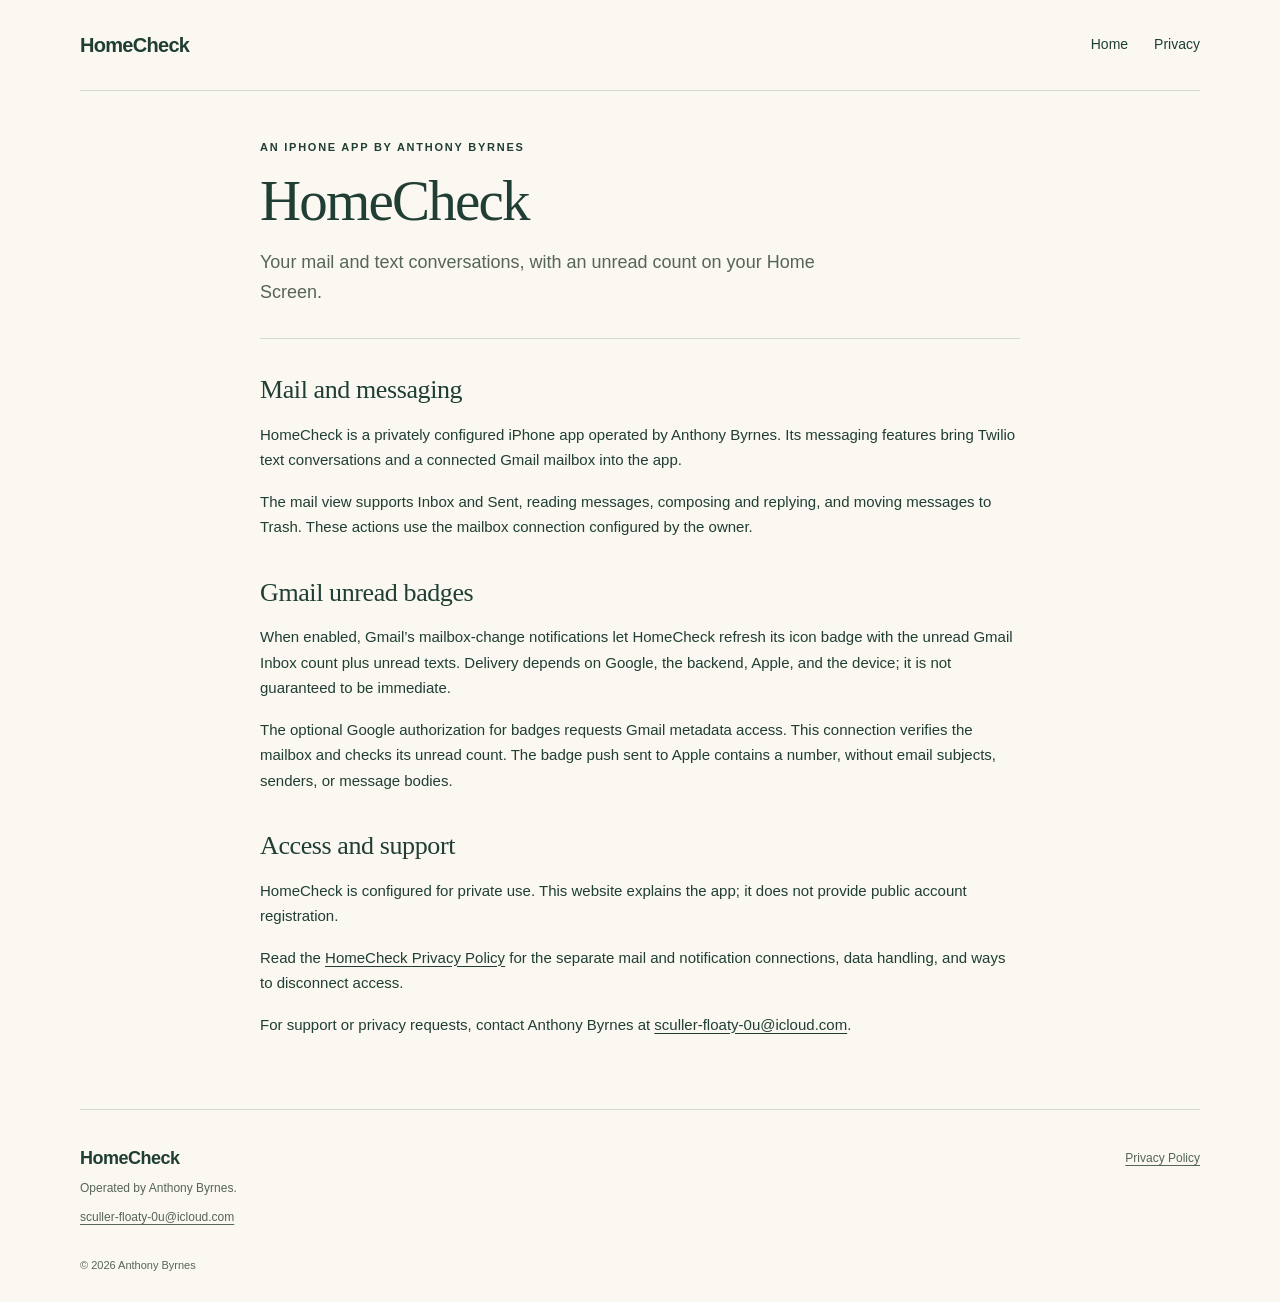
==== homecheck/index.html @ c360125a "Add HomeCheck homepage and Gmail privacy policy" ====
<!doctype html>
<html lang="en">
<head>
  <meta charset="utf-8">
  <meta name="viewport" content="width=device-width, initial-scale=1">
  <meta name="description" content="HomeCheck is Anthony Byrnes’s privately configured iPhone app for text conversations, Gmail, and unread badges.">
  <title>HomeCheck — Private mail and messaging</title>
  <link rel="stylesheet" href="../styles.css">
  <style>main.wrap { max-width: 760px; padding-block: 48px 72px; }</style>
</head>
<body>
  <a class="skip-link" href="#main">Skip to content</a>
  <header class="site-header wrap">
    <a class="brand" href="./">HomeCheck</a>
    <nav aria-label="Main navigation"><a href="./">Home</a><a href="./privacy/">Privacy</a></nav>
  </header>
  <main id="main" class="wrap"><article class="policy">
<header class="policy-heading"><p class="eyebrow">An iPhone app by Anthony Byrnes</p><h1>HomeCheck</h1><p class="lede">Your mail and text conversations, with an unread count on your Home Screen.</p></header>
<section><h2>Mail and messaging</h2><p>HomeCheck is a privately configured iPhone app operated by Anthony Byrnes. Its messaging features bring Twilio text conversations and a connected Gmail mailbox into the app.</p><p>The mail view supports Inbox and Sent, reading messages, composing and replying, and moving messages to Trash. These actions use the mailbox connection configured by the owner.</p></section>
<section><h2>Gmail unread badges</h2><p>When enabled, Gmail’s mailbox-change notifications let HomeCheck refresh its icon badge with the unread Gmail Inbox count plus unread texts. Delivery depends on Google, the backend, Apple, and the device; it is not guaranteed to be immediate.</p><p>The optional Google authorization for badges requests Gmail metadata access. This connection verifies the mailbox and checks its unread count. The badge push sent to Apple contains a number, without email subjects, senders, or message bodies.</p></section>
<section><h2>Access and support</h2><p>HomeCheck is configured for private use. This website explains the app; it does not provide public account registration.</p><p>Read the <a href="privacy/">HomeCheck Privacy Policy</a> for the separate mail and notification connections, data handling, and ways to disconnect access.</p><p>For support or privacy requests, contact Anthony Byrnes at <a href="mailto:sculler-floaty-0u@icloud.com">sculler-floaty-0u@icloud.com</a>.</p></section>
</article></main>
  <footer class="site-footer wrap">
    <div><a class="footer-brand" href="./">HomeCheck</a><p>Operated by Anthony Byrnes.</p><a href="mailto:sculler-floaty-0u@icloud.com">sculler-floaty-0u@icloud.com</a></div>
    <nav aria-label="Footer navigation"><a href="./privacy/">Privacy Policy</a></nav>
    <p class="copyright">© 2026 Anthony Byrnes</p>
  </footer>
</body>
</html>
---- styles.css ----
:root {
  color-scheme: light;
  --paper: #faf8f1;
  --ink: #203e34;
  --muted: #56645a;
  --green: #244b3e;
  --line: #d6dbce;
  --wash: #ecf0e5;
  --accent: #c9e489;
}
* { box-sizing: border-box; }
html { scroll-behavior: smooth; scroll-padding-top: 2rem; }
body { margin: 0; background: var(--paper); color: var(--ink); font: 16px/1.7 -apple-system, BlinkMacSystemFont, "Segoe UI", sans-serif; }
a { color: inherit; text-underline-offset: .22em; overflow-wrap: anywhere; }
a:hover { text-decoration-thickness: 2px; }
a:focus-visible { outline: 3px solid #a3592a; outline-offset: 5px; border-radius: 2px; }
h1, h2, h3, p { margin: 0; }
h1, h2 { font-family: Georgia, "Times New Roman", serif; font-weight: 400; }
.wrap { width: min(1120px, calc(100% - 96px)); margin-inline: auto; }
.skip-link { position: absolute; left: 1rem; top: -8rem; z-index: 5; background: var(--green); color: white; padding: .7rem 1rem; }
.skip-link:focus { top: 1rem; }
.site-header { display: flex; align-items: center; justify-content: space-between; gap: 2rem; padding-block: 27px; border-bottom: 1px solid var(--line); }
.brand { display: inline-flex; align-items: center; gap: 12px; font-size: 20px; font-weight: 650; letter-spacing: -.7px; text-decoration: none; white-space: nowrap; }
.brand-mark { width: 36px; height: 36px; display: grid; place-items: center; background: var(--green); color: var(--paper); font: italic 25px Georgia, serif; border-radius: 11px 11px 11px 2px; padding-bottom: 3px; }
nav { display: flex; gap: 26px; }
.site-header nav a { text-decoration: none; font-size: 14px; padding-block: 6px; }
.site-header nav a[aria-current="page"] { box-shadow: 0 1px var(--ink); }
.hero { display: grid; grid-template-columns: 1.2fr 1fr; gap: 80px; padding-block: 90px 100px; align-items: center; }
.eyebrow, .card-label { font-size: 11px; line-height: 1.5; font-weight: 700; text-transform: uppercase; letter-spacing: .16em; }
.hero .eyebrow { display: flex; gap: 9px; align-items: center; }
.status-dot { width: 7px; height: 7px; background: #557b44; border-radius: 100%; flex: 0 0 auto; }
.hero h1 { font-size: clamp(54px, 5.3vw, 74px); line-height: 1.04; letter-spacing: -3px; margin: 26px 0; }
.hero h1 em { font-weight: 400; color: #537649; }
.lede { font-size: 18px; line-height: 1.7; color: var(--muted); max-width: 480px; }
.button { display: inline-flex; gap: 38px; align-items: center; margin-top: 30px; padding: 13px 21px; background: var(--green); color: white; border-radius: 5px; text-decoration: none; font-size: 14px; }
.button:hover { background: #315e4d; }
.agreement { border: 1px solid #ccd5bc; border-radius: 14px; background: #f1f3e7; padding: 33px 31px 25px; box-shadow: 8px 8px 0 #e6eadc; }
.card-label { color: #566b46; }
.agreement h2 { font-size: 32px; letter-spacing: -1px; margin: 9px 0 23px; }
.agreement-list { list-style: none; margin: 0; padding: 0; }
.agreement-list li { display: flex; gap: 17px; padding-block: 19px; border-top: 1px solid #d3dac8; }
.step { font-family: Georgia, serif; font-size: 16px; color: #62724f; padding-top: 2px; }
.agreement h3 { font-size: 15px; font-weight: 650; margin-bottom: 4px; }
.agreement li p { font-size: 14px; line-height: 1.65; color: var(--muted); }
.card-foot { font-size: 11px; letter-spacing: .025em; margin-top: 15px; color: var(--muted); }
.details-band { background: var(--wash); border-block: 1px solid var(--line); padding-block: 58px; }
.details-grid { display: grid; grid-template-columns: 1fr 1.45fr; gap: 90px; }
.details-grid h2 { margin-top: 14px; font-size: 38px; line-height: 1.2; letter-spacing: -1px; }
.details-copy p + p { margin-top: 18px; }
.details-copy { font-size: 15px; }
.privacy-note { display: flex; align-items: flex-start; gap: 29px; padding-block: 70px; max-width: 870px; }
.privacy-icon { background: var(--accent); min-width: 50px; height: 50px; display: grid; place-items: center; border-radius: 50%; font: 17px Georgia, serif; }
.privacy-note h2 { font-size: 31px; letter-spacing: -.8px; line-height: 1.2; margin: 9px 0 14px; }
.privacy-note p:not(.eyebrow) { color: var(--muted); font-size: 15px; }
.text-link { display: inline-block; margin-top: 19px; font-size: 14px; font-weight: 600; }
.site-footer { display: grid; grid-template-columns: 1fr auto; gap: 25px; padding-block: 33px 27px; border-top: 1px solid var(--line); font-size: 12px; color: var(--muted); }
.footer-brand { text-decoration: none; color: var(--ink); font-size: 18px; font-weight: 650; letter-spacing: -.5px; }
.site-footer p { margin-top: 4px; }
.site-footer div > a:last-child { display: inline-block; margin-top: 9px; }
.site-footer nav { align-items: flex-start; flex-wrap: wrap; gap: 24px; padding-top: 5px; }
.copyright { grid-column: 1 / -1; font-size: 11px; }
.policy-layout { display: grid; grid-template-columns: 200px minmax(0, 700px); gap: 72px; align-items: start; padding-block: 65px 90px; }
.policy-nav { position: sticky; top: 32px; padding-top: 8px; }
.policy-nav .eyebrow { margin-bottom: 19px; }
.policy-nav a { display: block; font-size: 13px; text-decoration: none; color: var(--muted); margin-block: 12px; }
.policy-nav a:hover { text-decoration: underline; }
.policy-heading { border-bottom: 1px solid var(--line); padding-bottom: 30px; margin-bottom: 35px; }
.policy h1 { font-size: clamp(40px, 5vw, 57px); line-height: 1.08; letter-spacing: -1.8px; margin-block: 15px; }
.effective { font-size: 12px; color: var(--muted); margin-bottom: 21px; }
.policy .lede { max-width: 600px; }
.policy section + section { margin-top: 37px; }
.policy h2 { font-size: 26px; line-height: 1.25; letter-spacing: -.4px; margin-bottom: 15px; }
.policy section p { font-size: 15px; }
.policy section p + p { margin-top: 16px; }
.callout { background: var(--wash); border-left: 3px solid #607c4c; border-radius: 0 5px 5px 0; padding: 21px 24px; margin-block: 20px; }
.callout h3 { font-size: 16px; line-height: 1.4; margin-bottom: 10px; }
@media (max-width: 900px) {
  .hero { gap: 40px; padding-block: 65px; }
  .hero h1 { font-size: 57px; }
  .agreement { padding: 26px 23px 20px; }
  .agreement h2 { font-size: 28px; }
  .details-grid { gap: 40px; }
  .policy-layout { grid-template-columns: 160px minmax(0, 1fr); gap: 40px; }
}
@media (max-width: 680px) {
  .wrap { width: calc(100% - 40px); }
  .site-header { padding-block: 21px; gap: 20px; flex-wrap: wrap; }
  .site-header nav { gap: 20px; }
  .site-header nav a { font-size: 13px; }
  .hero { grid-template-columns: 1fr; padding-block: 47px 56px; gap: 40px; }
  .hero h1 { font-size: clamp(49px, 10vw, 66px); letter-spacing: -2px; margin-block: 23px; }
  .lede { font-size: 17px; }
  .agreement { margin-right: 7px; padding: 28px 25px 23px; }
  .agreement h2 { font-size: 32px; }
  .details-band { padding-block: 40px; }
  .details-grid { grid-template-columns: 1fr; gap: 25px; }
  .details-grid h2 { font-size: 33px; }
  .privacy-note { padding-block: 47px; gap: 18px; }
  .privacy-icon { min-width: 37px; height: 37px; font-size: 13px; }
  .privacy-note h2 { font-size: 28px; }
  .site-footer { grid-template-columns: 1fr; gap: 22px; }
  .policy-layout { display: block; padding-block: 39px 60px; }
  .policy-nav { position: static; border-bottom: 1px solid var(--line); padding: 0 0 18px; margin-bottom: 32px; }
  .policy-nav a { display: inline-block; margin: 3px 15px 3px 0; font-size: 12px; }
  .policy-nav .eyebrow { margin-bottom: 10px; }
  .policy h1 { font-size: 42px; }
  .callout { padding: 18px; }
}
@media (prefers-reduced-motion: reduce) { html { scroll-behavior: auto; } }
@media print {
  body { background: white; color: black; }
  .site-header, .site-footer, .policy-nav, .skip-link { display: none; }
  .policy-layout { display: block; width: 100%; padding: 0; }
  .callout { break-inside: avoid; }
  a { text-decoration: underline; }
}
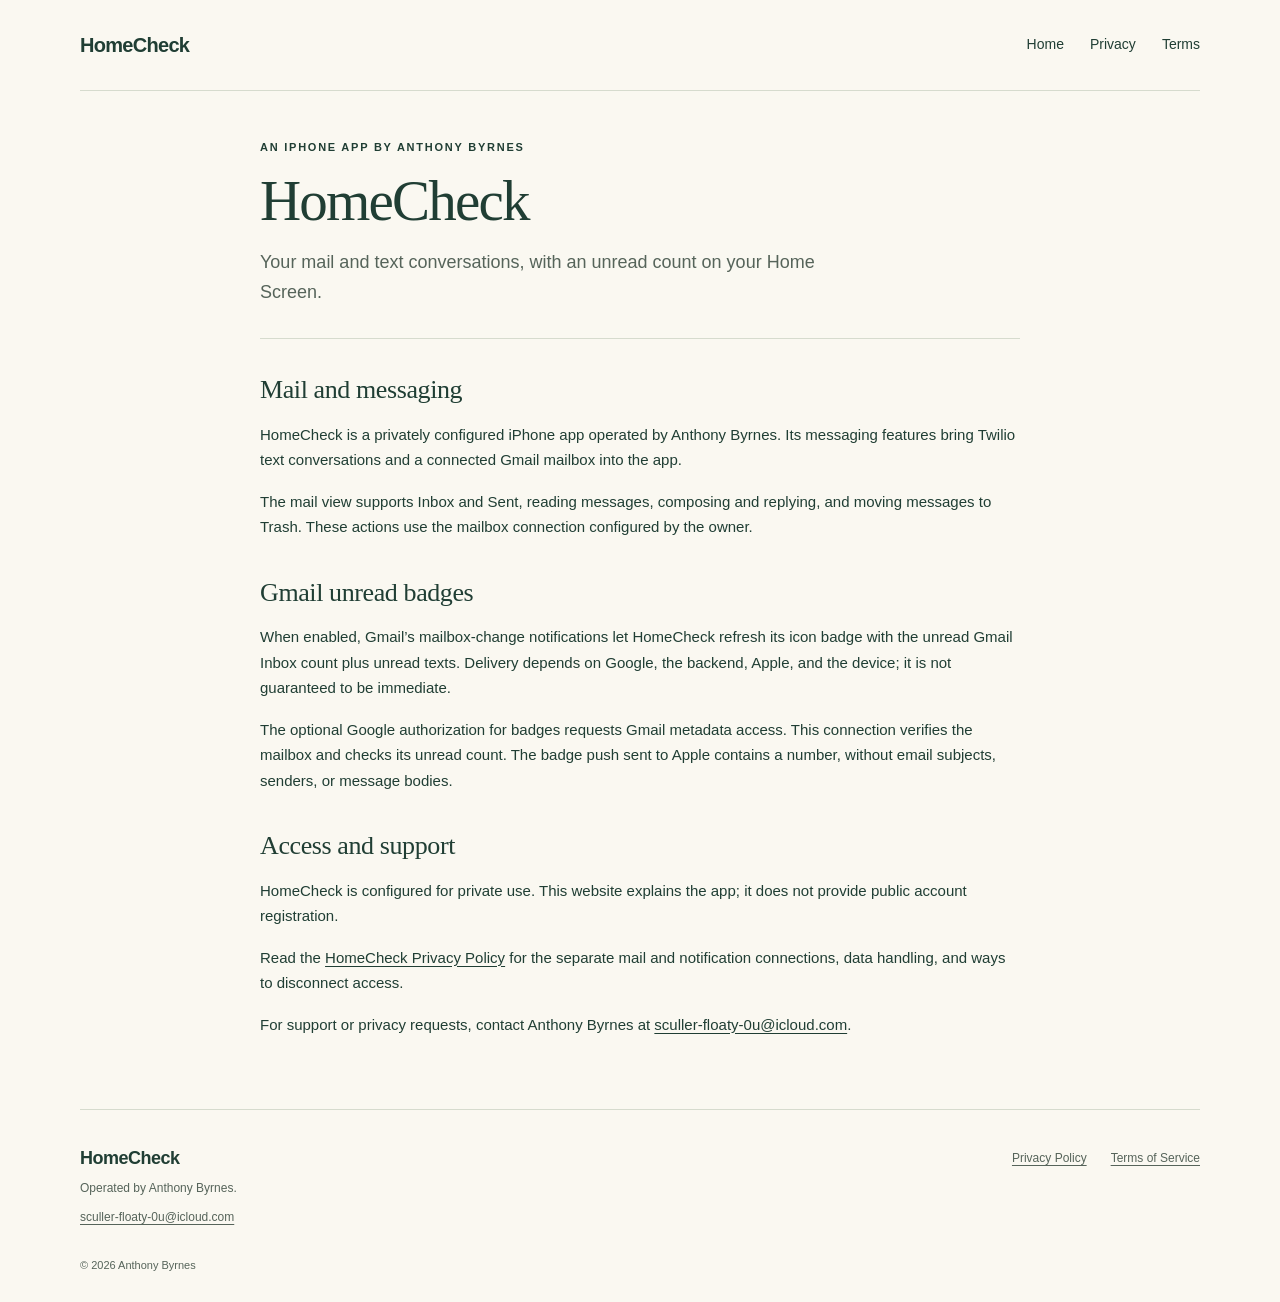
==== commit 932441d9: "Add HomeCheck terms of service and page navigation" ====
--- a/homecheck/index.html
+++ b/homecheck/index.html
@@ -12,7 +12,7 @@
   <a class="skip-link" href="#main">Skip to content</a>
   <header class="site-header wrap">
     <a class="brand" href="./">HomeCheck</a>
-    <nav aria-label="Main navigation"><a href="./">Home</a><a href="./privacy/">Privacy</a></nav>
+    <nav aria-label="Main navigation"><a href="./">Home</a><a href="./privacy/">Privacy</a><a href="./terms/">Terms</a></nav>
   </header>
   <main id="main" class="wrap"><article class="policy">
 <header class="policy-heading"><p class="eyebrow">An iPhone app by Anthony Byrnes</p><h1>HomeCheck</h1><p class="lede">Your mail and text conversations, with an unread count on your Home Screen.</p></header>
@@ -22,7 +22,7 @@
 </article></main>
   <footer class="site-footer wrap">
     <div><a class="footer-brand" href="./">HomeCheck</a><p>Operated by Anthony Byrnes.</p><a href="mailto:sculler-floaty-0u@icloud.com">sculler-floaty-0u@icloud.com</a></div>
-    <nav aria-label="Footer navigation"><a href="./privacy/">Privacy Policy</a></nav>
+    <nav aria-label="Footer navigation"><a href="./privacy/">Privacy Policy</a><a href="./terms/">Terms of Service</a></nav>
     <p class="copyright">© 2026 Anthony Byrnes</p>
   </footer>
 </body>
